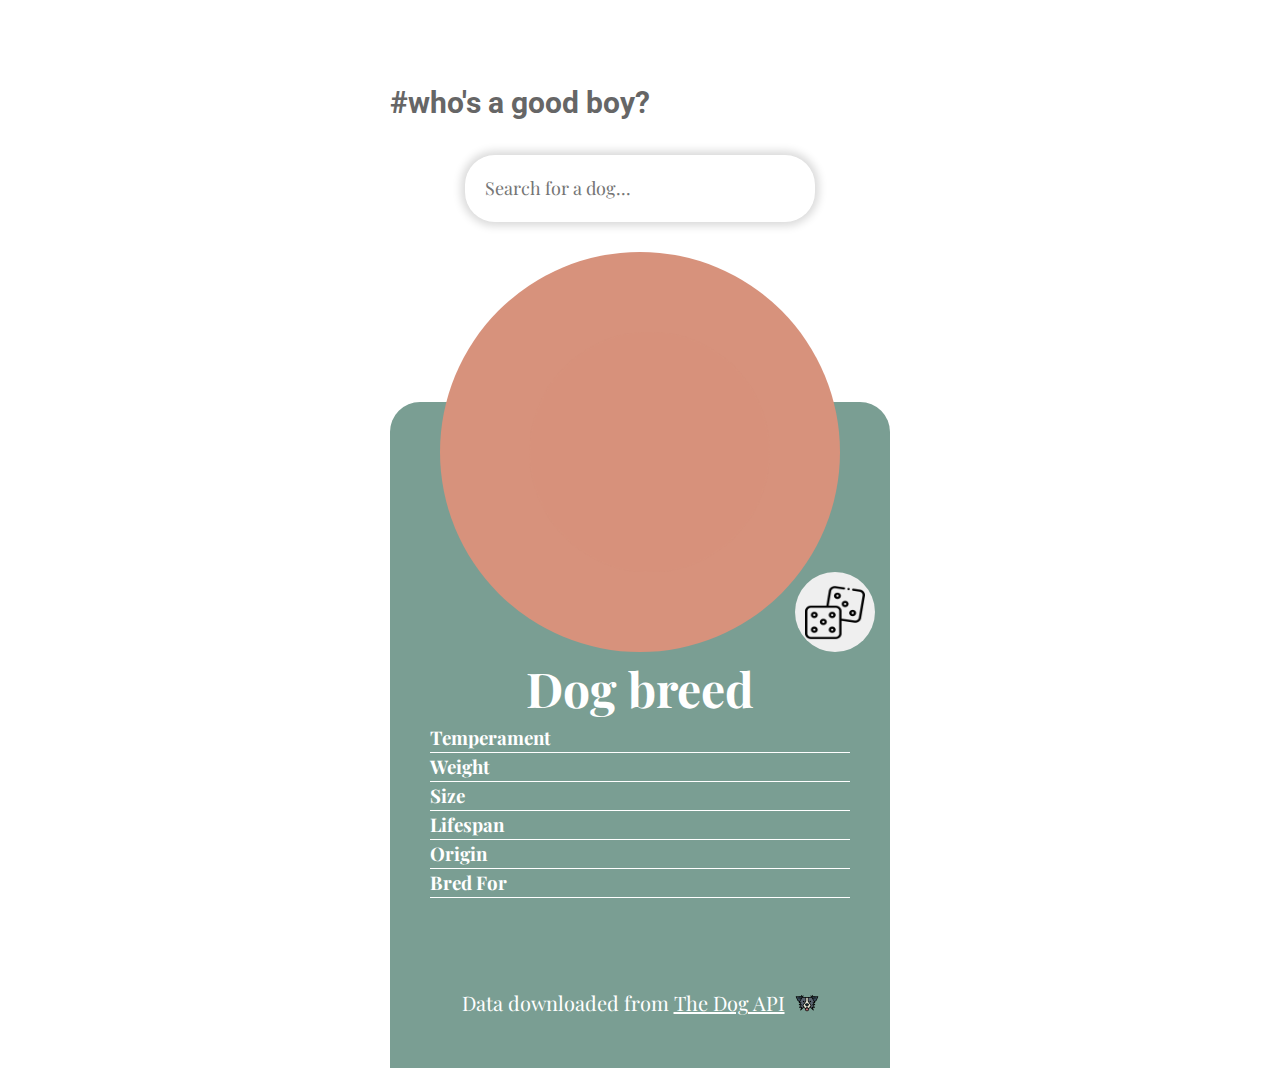
==== index.html @ d7f262cb "Add some changes to the main page" ====
<!doctype html>
<html lang="en">
<head>
    <meta charset="UTF-8">
    <meta name="viewport" content="width=device-width, user-scalable=no, initial-scale=1.0, maximum-scale=1.0, minimum-scale=1.0">
    <meta http-equiv="X-UA-Compatible" content="ie=edge">
    <link rel="stylesheet" href="reset.css">
    <link rel="stylesheet" href="styles.css">
    <link rel="preconnect" href="https://fonts.gstatic.com">
    <link href="https://fonts.googleapis.com/css2?family=Playfair+Display:wght@400;500;600;700&display=swap" rel="stylesheet">
    <link rel="preconnect" href="https://fonts.gstatic.com">
    <link href="https://fonts.googleapis.com/css2?family=Lato:wght@400;700&family=Montserrat:wght@600;700&family=Roboto:wght@400;500;700&display=swap" rel="stylesheet">
    <link rel="icon" href="img/border-collie2.png" sizes="16x16">
    <title></title>
</head>
<body>
    <div class="app_container">
        <header class="app_header">
            <h1 class="header_title">#who's a good boy?</h1>
        </header>
        <div class="input_wrapper">
            <form class="form_search" autocomplete="off">
                <label for="inputSearch"></label>
                <input type="text" class="input_search" id="inputSearch" placeholder="Search for a dog..." autocomplete="off">
               <ul class="input_list" id="suggestions">
                </ul>
            </form>
        </div>
        <div class="section_container">
            <div class="image_wrapper">
                <div class="image_items">
                    <img src="img/background.png" alt="dog_icon" class="img_main" id="dogIcon">
                </div>
                <div class="button_wrapper">
                    <button class="button_search--random" id="searchRandom">
                        <img src="img/dice.png" alt="" class="img_random">
                    </button>
                </div>
            </div>
            <div class="data_wrapper">
                <h2 class="data_heading" id="dogBreed">Dog breed</h2>
                <div class="data_item">
                    <h3 class="data_item-title">Temperament</h3>
                    <p class="data_item-text" id="dogTemperament"></p>
                </div>
                <div class="data_item">
                    <h3 class="data_item-title">Weight</h3>
                    <p class="data_item-text" id="dogWeight"></p>
                </div>
                <div class="data_item">
                    <h3 class="data_item-title">Size</h3>
                    <p class="data_item-text" id="dogSize"></p>
                </div>
                <div class="data_item">
                    <h3 class="data_item-title">Lifespan</h3>
                    <p class="data_item-text" id="dogLifespan"></p>
                </div>
                <div class="data_item">
                    <h3 class="data_item-title">Origin</h3>
                    <p class="data_item-text" id="dogOrigin"></p>
                </div>
                <div class="data_item">
                    <h3 class="data_item-title">Bred For</h3>
                    <p class="data_item-text" id="dogFacts"></p>
                </div>
            </div>
        </div>
        <footer class="app_footer">
            <span>Data downloaded from <a href="https://thedogapi.com/" class="footer_link" target="_blank">The Dog API</a>
            </span>
            <img src="img/border-collie.png" alt="" class="footer_logo">
        </footer>
    </div>
    
<script src="keys.js"></script>
    <script src="dogs.js"></script>
    <script src="app-dogs.js"></script>
</body>
</html>
---- styles.css ----
:root {
    font-size: 62.5%;
    --color-seanymph: #7A9E93;
    --color-shilo: #E9C0B3;
    --color-burningsand: #D7927C;
    --color-dovegrey: #666666;
    --color-white: #FFFFFF;
    --color-black: #000000;
    --color-almond: #F0D5CC;
}

body{
    font-family: 'Playfair Display', serif;
    font-size: 1.6rem;
}

.app_container {
    max-width: 50rem;
    margin: auto;
    padding-top: 8rem;
}

.app_header {
    color: var(--color-dovegrey);
    font-family: 'Roboto', sans-serif;
    font-size: 1.5rem;
    font-weight: 700;
}

.header_title {
    padding-bottom: 3rem;
    text-align: left;
}

.input_wrapper {
    margin: auto;
    max-width: 35rem;
    width: 80%;
}

.input_search {
    border: none;
    border-radius: 3rem;
    box-shadow: 0 0 0.8rem 0.4rem rgba(0, 0, 0, 0.15);
    font-size: 1.8rem;
    padding: 2rem;
    width: 100%;
}

.input_search:active,
.input_search:focus {
    outline: none;
    border: none;
    box-shadow: 0 0 0.8rem 0.4rem rgba(0, 0, 0, 0.4);
}

.input_list {

}

.input_list-item {
    font-family: 'Roboto', sans-serif;
    font-weight: 400;
}

.form_search {
    position: relative;
}

#suggestions {
    position: absolute;
    width: 100%;
    z-index: 1;
}

#suggestions li {
    background: white;
    border-radius: 3rem;
    box-shadow: 0 0 1rem rgba(0, 0, 0, 0.14);
    cursor: pointer;
    font-family: 'Roboto', sans-serif;
    opacity: 0.9;
    padding: 1.5rem;
    text-transform: uppercase;
  }

.section_container {
    padding-top: 3rem;
    position: relative;
}

.image_items {
    background-color: var(--color-burningsand);
    border-radius: 50%;
    height: auto;
    margin: auto;
    padding-top: 80%;
    position: relative;
    width: 80%;
}

.image_wrapper {
    position: absolute;
    width: 100%;
}

.img_main {
    left: 50%;
    opacity: 0.6;
    position: absolute;
    top: 50%;
    transform: translate(-46%, -50%);
    width: 60%;
}

.button_search--random {
    border: none;
    border-radius: 50%;
    bottom: 0;
    cursor: pointer;
    height: 8rem;
    padding: 1rem;
    pointer-events: auto;
    position: absolute;
    right: 3%;
    width: 8rem;
}

.img_random {
    height: 5.5rem;
    width: 6rem;
}

.button_search--random:focus,
.button_search--random:active {
    outline: none;
    box-shadow: 0 0 0.8rem 0.4rem rgba(0, 0, 0, 0.4);
}

.data_wrapper {
    background-color: var(--color-seanymph);
    border-radius: 3rem 3rem 0 0;
    color: var(--color-white);
    margin-top: 15rem;
    padding: 25rem 4rem 4rem 4rem;
}

.data_heading {
    font-size: 4.8rem;
    text-align: center;
}

.data_item {
    border-bottom: 0.1rem solid var(--color-white);
}

.data_item-text {
    font-size: 1.5rem;
    font-style: italic;
}

.app_footer {
    align-items: center;
    background-color: var(--color-seanymph);
    color: var(--color-white);
    display: flex;
    font-size: 2rem;
    justify-content: center;
    padding: 5rem;
}

.footer_link:hover {
    color: var(--color-almond);
}

.footer_link {
    color: var(--color-white);
}

.footer_logo {
    margin-left: 1rem;
}

.text--highlighted {
    background-color: var(--color-shilo);
}
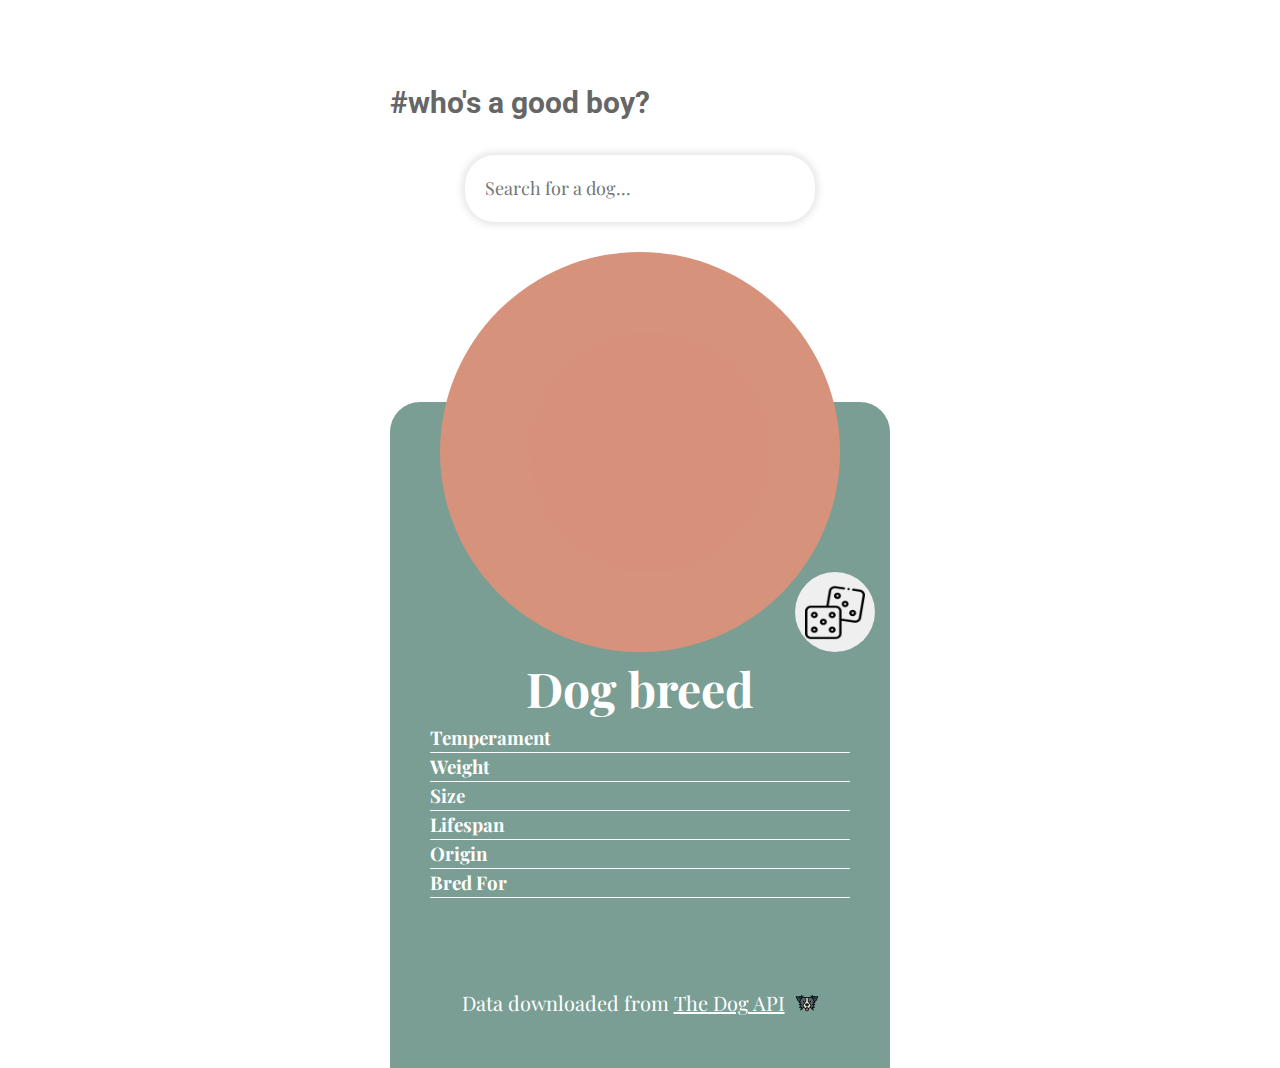
==== commit 6f2b642f: "Try to remove the bug" ====
--- a/index.html
+++ b/index.html
@@ -11,69 +11,68 @@
     <link rel="preconnect" href="https://fonts.gstatic.com">
     <link href="https://fonts.googleapis.com/css2?family=Lato:wght@400;700&family=Montserrat:wght@600;700&family=Roboto:wght@400;500;700&display=swap" rel="stylesheet">
     <link rel="icon" href="img/border-collie2.png" sizes="16x16">
-    <title></title>
+    <title>Dogalicious</title>
 </head>
 <body>
-    <div class="app_container">
-        <header class="app_header">
-            <h1 class="header_title">#who's a good boy?</h1>
+    <div class="app__container">
+        <header class="app__header">
+            <h1 class="header__title">#who's a good boy?</h1>
         </header>
-        <div class="input_wrapper">
-            <form class="form_search" autocomplete="off">
+        <div class="input__wrapper">
+            <form class="form__search" autocomplete="off">
                 <label for="inputSearch"></label>
-                <input type="text" class="input_search" id="inputSearch" placeholder="Search for a dog..." autocomplete="off">
-               <ul class="input_list" id="suggestions">
-                </ul>
+                <input type="text" class="input__search" id="inputSearch" placeholder="Search for a dog..." autocomplete="off">
+                <ul class="input__list" id="suggestions"></ul>
             </form>
         </div>
-        <div class="section_container">
-            <div class="image_wrapper">
-                <div class="image_items">
-                    <img src="img/background.png" alt="dog_icon" class="img_main" id="dogIcon">
+        <div class="section__container">
+            <div class="image__wrapper">
+                <div class="image__items">
+                    <img src="img/background.png" alt="dog_icon" class="img__main" id="dogIcon">
                 </div>
-                <div class="button_wrapper">
-                    <button class="button_search--random" id="searchRandom">
-                        <img src="img/dice.png" alt="" class="img_random">
+                <div class="button__wrapper">
+                    <button class="button__search--random" id="searchRandom">
+                        <img src="img/dice.png" alt="" class="img__random">
                     </button>
                 </div>
             </div>
-            <div class="data_wrapper">
-                <h2 class="data_heading" id="dogBreed">Dog breed</h2>
-                <div class="data_item">
-                    <h3 class="data_item-title">Temperament</h3>
-                    <p class="data_item-text" id="dogTemperament"></p>
+            <div class="data__wrapper">
+                <h2 class="data__heading" id="dogBreed">Dog breed</h2>
+                <div class="data__item">
+                    <h3 class="data__item-title">Temperament</h3>
+                    <p class="data__item-text" id="dogTemperament"></p>
                 </div>
-                <div class="data_item">
-                    <h3 class="data_item-title">Weight</h3>
-                    <p class="data_item-text" id="dogWeight"></p>
+                <div class="data__item">
+                    <h3 class="data__item-title">Weight</h3>
+                    <p class="data__item-text" id="dogWeight"></p>
                 </div>
-                <div class="data_item">
-                    <h3 class="data_item-title">Size</h3>
-                    <p class="data_item-text" id="dogSize"></p>
+                <div class="data__item">
+                    <h3 class="data__item-title">Size</h3>
+                    <p class="data__item-text" id="dogSize"></p>
                 </div>
-                <div class="data_item">
-                    <h3 class="data_item-title">Lifespan</h3>
-                    <p class="data_item-text" id="dogLifespan"></p>
+                <div class="data__item">
+                    <h3 class="data__item-title">Lifespan</h3>
+                    <p class="data__item-text" id="dogLifespan"></p>
                 </div>
-                <div class="data_item">
-                    <h3 class="data_item-title">Origin</h3>
-                    <p class="data_item-text" id="dogOrigin"></p>
+                <div class="data__item">
+                    <h3 class="data__item-title">Origin</h3>
+                    <p class="data__item-text" id="dogOrigin"></p>
                 </div>
-                <div class="data_item">
-                    <h3 class="data_item-title">Bred For</h3>
-                    <p class="data_item-text" id="dogFacts"></p>
+                <div class="data__item">
+                    <h3 class="data__item-title">Bred For</h3>
+                    <p class="data__item-text" id="dogFacts"></p>
                 </div>
             </div>
         </div>
-        <footer class="app_footer">
-            <span>Data downloaded from <a href="https://thedogapi.com/" class="footer_link" target="_blank">The Dog API</a>
+        <footer class="app__footer">
+            <span>Data downloaded from <a href="https://thedogapi.com/" class="footer__link" target="_blank">The Dog API</a>
             </span>
-            <img src="img/border-collie.png" alt="" class="footer_logo">
+            <img src="img/border-collie.png" alt="" class="footer__logo">
         </footer>
     </div>
     
-<script src="keys.js"></script>
+    <script src=".gitignore/keys.js"></script>
     <script src="dogs.js"></script>
-    <script src="app-dogs.js"></script>
+    <script src="app.js"></script>
 </body>
 </html>--- a/styles.css
+++ b/styles.css
@@ -14,56 +14,52 @@
     font-size: 1.6rem;
 }
 
-.app_container {
+.app__container {
     max-width: 50rem;
     margin: auto;
     padding-top: 8rem;
 }
 
-.app_header {
+.app__header {
     color: var(--color-dovegrey);
     font-family: 'Roboto', sans-serif;
     font-size: 1.5rem;
     font-weight: 700;
 }
 
-.header_title {
+.header__title {
     padding-bottom: 3rem;
     text-align: left;
 }
 
-.input_wrapper {
+.input__wrapper {
     margin: auto;
     max-width: 35rem;
     width: 80%;
 }
 
-.input_search {
+.input__search {
     border: none;
     border-radius: 3rem;
-    box-shadow: 0 0 0.8rem 0.4rem rgba(0, 0, 0, 0.15);
+    box-shadow: 0 0 0.7rem 0.3rem rgba(0, 0, 0, 0.1);
     font-size: 1.8rem;
     padding: 2rem;
     width: 100%;
 }
 
-.input_search:active,
-.input_search:focus {
+.input__search:active,
+.input__search:focus {
     outline: none;
     border: none;
     box-shadow: 0 0 0.8rem 0.4rem rgba(0, 0, 0, 0.4);
 }
 
-.input_list {
-
-}
-
-.input_list-item {
+.input__list-item {
     font-family: 'Roboto', sans-serif;
     font-weight: 400;
 }
 
-.form_search {
+.form__search {
     position: relative;
 }
 
@@ -76,7 +72,7 @@
 #suggestions li {
     background: white;
     border-radius: 3rem;
-    box-shadow: 0 0 1rem rgba(0, 0, 0, 0.14);
+    box-shadow: 0 0 0.8rem rgba(0, 0, 0, 0.1);
     cursor: pointer;
     font-family: 'Roboto', sans-serif;
     opacity: 0.9;
@@ -84,12 +80,12 @@
     text-transform: uppercase;
   }
 
-.section_container {
+.section__container {
     padding-top: 3rem;
     position: relative;
 }
 
-.image_items {
+.image__items {
     background-color: var(--color-burningsand);
     border-radius: 50%;
     height: auto;
@@ -99,12 +95,12 @@
     width: 80%;
 }
 
-.image_wrapper {
+.image__wrapper {
     position: absolute;
     width: 100%;
 }
 
-.img_main {
+.img__main {
     left: 50%;
     opacity: 0.6;
     position: absolute;
@@ -113,7 +109,7 @@
     width: 60%;
 }
 
-.button_search--random {
+.button__search--random {
     border: none;
     border-radius: 50%;
     bottom: 0;
@@ -126,18 +122,18 @@
     width: 8rem;
 }
 
-.img_random {
+.img__random {
     height: 5.5rem;
     width: 6rem;
 }
 
-.button_search--random:focus,
-.button_search--random:active {
+.button__search--random:focus,
+.button__search--random:active {
     outline: none;
-    box-shadow: 0 0 0.8rem 0.4rem rgba(0, 0, 0, 0.4);
-}
-
-.data_wrapper {
+    box-shadow: 0 0 0.8rem 0.4rem rgba(0, 0, 0, 0.2);
+}
+
+.data__wrapper {
     background-color: var(--color-seanymph);
     border-radius: 3rem 3rem 0 0;
     color: var(--color-white);
@@ -145,21 +141,31 @@
     padding: 25rem 4rem 4rem 4rem;
 }
 
-.data_heading {
+.data__heading {
     font-size: 4.8rem;
     text-align: center;
 }
 
-.data_item {
+.data__item {
     border-bottom: 0.1rem solid var(--color-white);
 }
 
-.data_item-text {
+.data__item-text {
     font-size: 1.5rem;
     font-style: italic;
 }
 
-.app_footer {
+.section__switch {
+    align-items: center;
+    display: flex;
+    justify-content: center;
+}
+
+.section__switch_image {
+    width: 1.6rem;
+}
+
+.app__footer {
     align-items: center;
     background-color: var(--color-seanymph);
     color: var(--color-white);
@@ -169,15 +175,15 @@
     padding: 5rem;
 }
 
-.footer_link:hover {
+.footer__link:hover {
     color: var(--color-almond);
 }
 
-.footer_link {
+.footer__link {
     color: var(--color-white);
 }
 
-.footer_logo {
+.footer__logo {
     margin-left: 1rem;
 }
 
@@ -185,6 +191,16 @@
     background-color: var(--color-shilo);
 }
 
-
-
-
+.error-message {
+    border: 0.1rem solid red;
+    border-radius: 2rem;
+    color: red;
+    font-size: 1.6rem;
+    margin: 0 auto 1.4rem auto;
+    padding: 0.5rem;
+    text-align: center;
+}
+
+
+
+
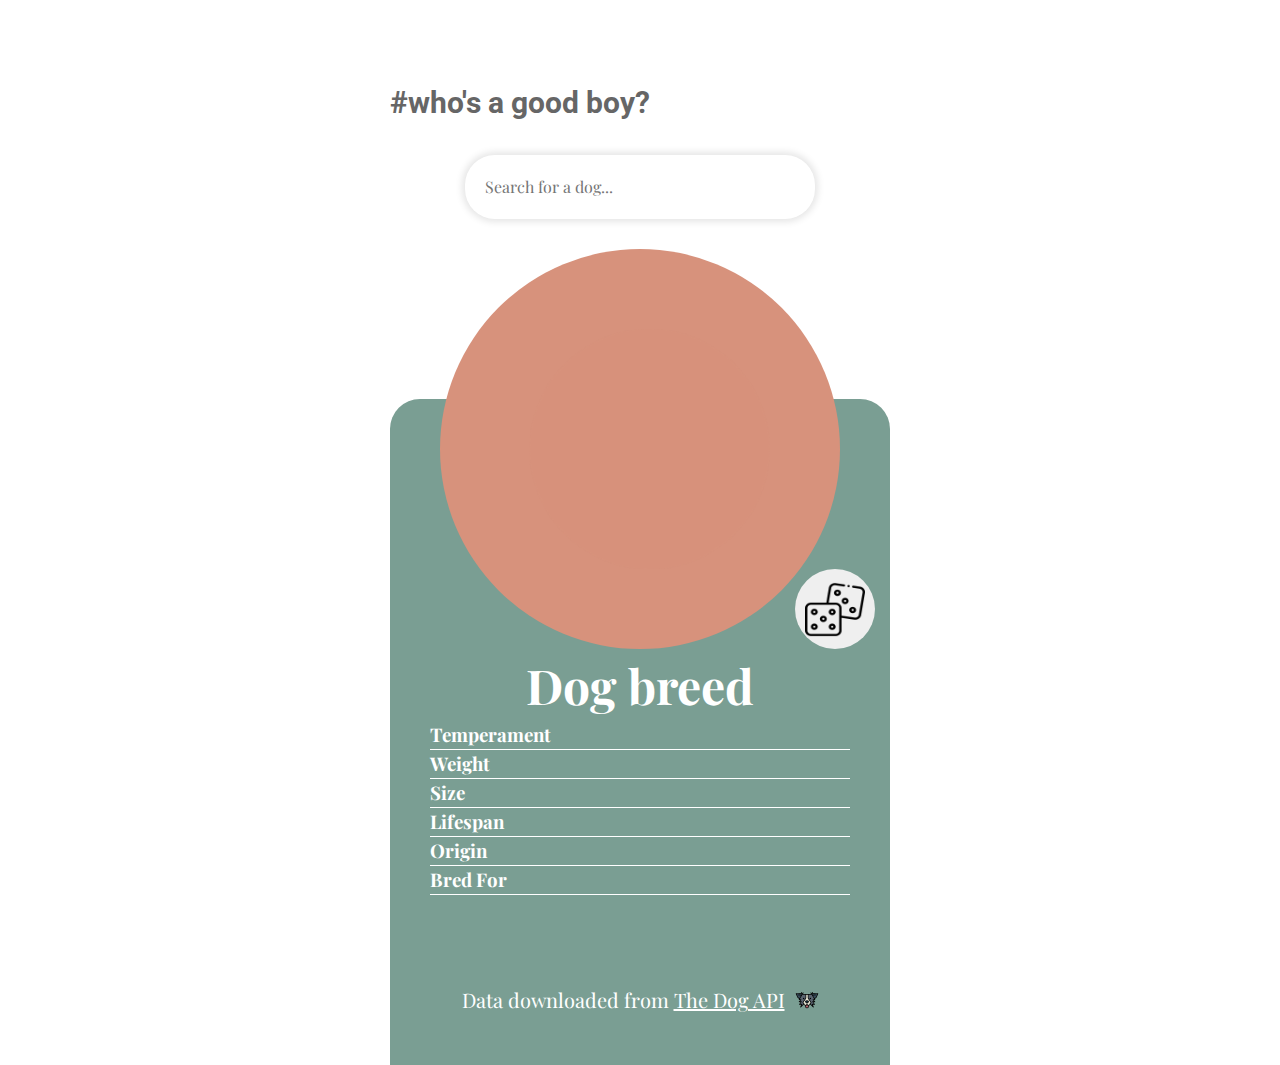
==== commit 30f48dd3: "Delete console.log" ====
--- a/index.html
+++ b/index.html
@@ -71,7 +71,7 @@
         </footer>
     </div>
     
-    <script src=".gitignore/keys.js"></script>
+    <script src="keys.js"></script>
     <script src="dogs.js"></script>
     <script src="app.js"></script>
 </body>
--- a/styles.css
+++ b/styles.css
@@ -42,7 +42,6 @@
     border: none;
     border-radius: 3rem;
     box-shadow: 0 0 0.7rem 0.3rem rgba(0, 0, 0, 0.1);
-    font-size: 1.8rem;
     padding: 2rem;
     width: 100%;
 }
@@ -51,12 +50,7 @@
 .input__search:focus {
     outline: none;
     border: none;
-    box-shadow: 0 0 0.8rem 0.4rem rgba(0, 0, 0, 0.4);
-}
-
-.input__list-item {
-    font-family: 'Roboto', sans-serif;
-    font-weight: 400;
+    box-shadow: 0 0 0.8rem 0.4rem rgba(0, 0, 0, 0.15);
 }
 
 .form__search {
@@ -71,13 +65,18 @@
 
 #suggestions li {
     background: white;
-    border-radius: 3rem;
-    box-shadow: 0 0 0.8rem rgba(0, 0, 0, 0.1);
+    box-shadow: 0 0 0.4rem rgba(0, 0, 0, 0.15);
     cursor: pointer;
     font-family: 'Roboto', sans-serif;
-    opacity: 0.9;
+    opacity: 0.8;
     padding: 1.5rem;
     text-transform: uppercase;
+  }
+#suggestions li:first-child {
+    border-radius: 3rem 3rem 0 0;
+  }
+#suggestions li:last-child {
+    border-radius: 0 0 3rem 3rem;
   }
 
 .section__container {
@@ -192,9 +191,9 @@
 }
 
 .error-message {
-    border: 0.1rem solid red;
+    border: 0.1rem solid var(--color-burningsand);
     border-radius: 2rem;
-    color: red;
+    color: var(--color-burningsand);
     font-size: 1.6rem;
     margin: 0 auto 1.4rem auto;
     padding: 0.5rem;
